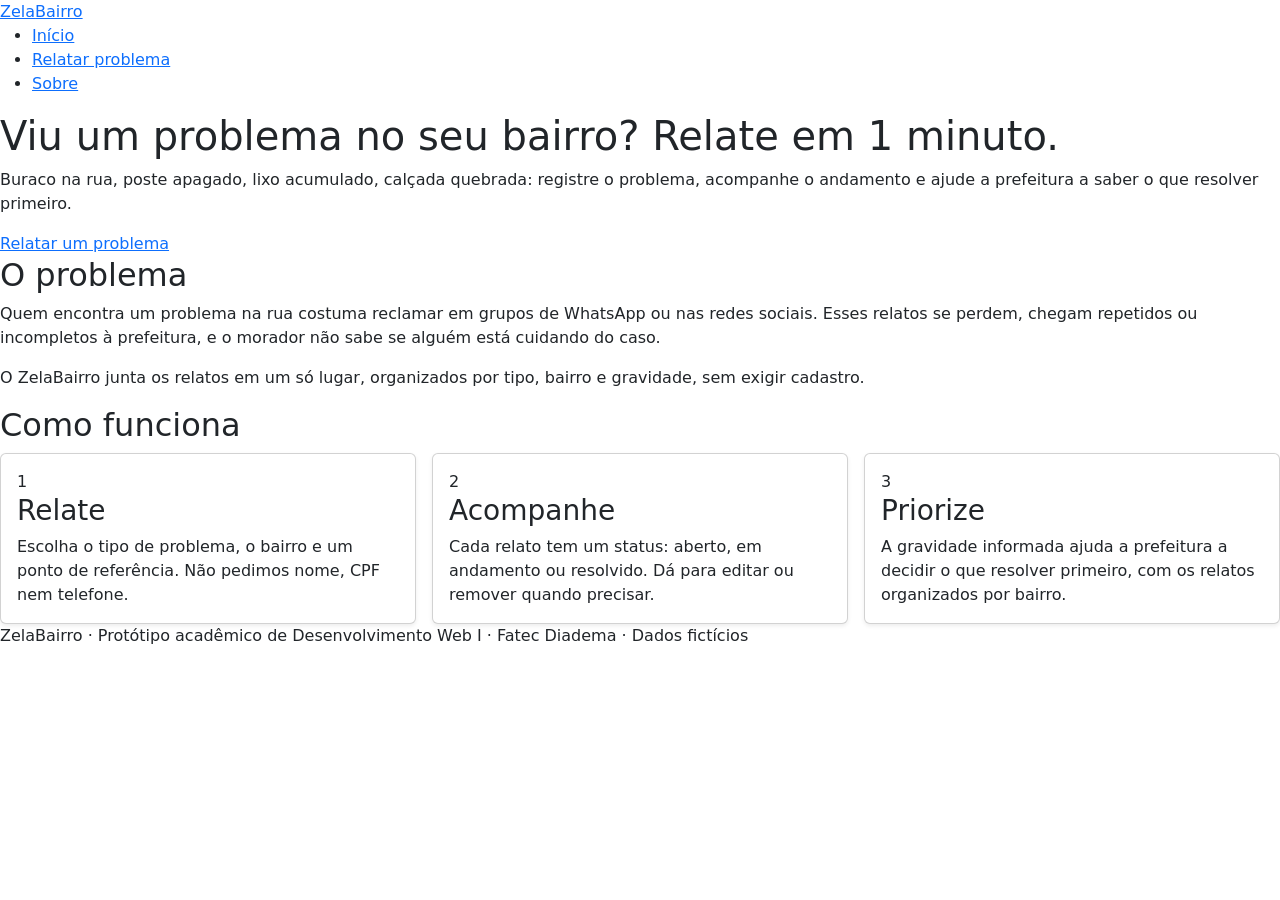
==== index.html @ abe84ed1 "Estrutura inicial: páginas Início, Relatar e Sobre com HTML semântico e navegação" ====
<!DOCTYPE html>
<html lang="pt-BR">
<head>
  <meta charset="UTF-8">
  <meta name="viewport" content="width=device-width, initial-scale=1.0">
  <meta name="description" content="ZelaBairro: relate problemas de zeladoria do seu bairro e acompanhe a solução.">
  <title>ZelaBairro | Início</title>

  <!-- Bootstrap 5 via CDN: usado só na seção "Como funciona" (grid + cards).
       O atributo integrity (SRI) faz o navegador recusar o arquivo se ele for alterado na CDN. -->
  <link rel="stylesheet"
        href="https://cdn.jsdelivr.net/npm/bootstrap@5.3.3/dist/css/bootstrap.min.css"
        integrity="sha384-QWTKZyjpPEjISv5WaRU9OFeRpok6YctnYmDr5pNlyT2bRjXh0JMhjY6hW+ALEwIH"
        crossorigin="anonymous">

  <!-- CSS próprio: vem depois do Bootstrap para ter prioridade -->
  <link rel="stylesheet" href="css/style.css">
</head>
<body>
  <header class="cabecalho">
    <div class="largura-max cabecalho-conteudo">
      <a class="logo" href="index.html">Zela<span>Bairro</span></a>
      <nav class="menu" aria-label="Menu principal">
        <ul>
          <li><a href="index.html" aria-current="page">Início</a></li>
          <li><a href="relatar.html">Relatar problema</a></li>
          <li><a href="sobre.html">Sobre</a></li>
        </ul>
      </nav>
    </div>
  </header>

  <main class="largura-max conteudo">
    <section class="destaque" aria-labelledby="titulo-principal">
      <h1 id="titulo-principal">Viu um problema no seu bairro? Relate em 1 minuto.</h1>
      <p>Buraco na rua, poste apagado, lixo acumulado, calçada quebrada: registre o problema, acompanhe o andamento e ajude a prefeitura a saber o que resolver primeiro.</p>
      <a class="botao botao-primario" href="relatar.html">Relatar um problema</a>
    </section>

    <section class="secao" aria-labelledby="titulo-problema">
      <h2 id="titulo-problema">O problema</h2>
      <p>Quem encontra um problema na rua costuma reclamar em grupos de WhatsApp ou nas redes sociais. Esses relatos se perdem, chegam repetidos ou incompletos à prefeitura, e o morador não sabe se alguém está cuidando do caso.</p>
      <p>O ZelaBairro junta os relatos em um só lugar, organizados por tipo, bairro e gravidade, sem exigir cadastro.</p>
    </section>

    <section class="secao" aria-labelledby="titulo-como-funciona">
      <h2 id="titulo-como-funciona">Como funciona</h2>

      <!-- Seção feita com Bootstrap: grid responsivo (row/col) + componente card -->
      <div class="row g-3">
        <div class="col-12 col-md-4">
          <article class="card h-100 shadow-sm">
            <div class="card-body">
              <span class="passo" aria-hidden="true">1</span>
              <h3 class="card-title">Relate</h3>
              <p class="card-text">Escolha o tipo de problema, o bairro e um ponto de referência. Não pedimos nome, CPF nem telefone.</p>
            </div>
          </article>
        </div>
        <div class="col-12 col-md-4">
          <article class="card h-100 shadow-sm">
            <div class="card-body">
              <span class="passo" aria-hidden="true">2</span>
              <h3 class="card-title">Acompanhe</h3>
              <p class="card-text">Cada relato tem um status: aberto, em andamento ou resolvido. Dá para editar ou remover quando precisar.</p>
            </div>
          </article>
        </div>
        <div class="col-12 col-md-4">
          <article class="card h-100 shadow-sm">
            <div class="card-body">
              <span class="passo" aria-hidden="true">3</span>
              <h3 class="card-title">Priorize</h3>
              <p class="card-text">A gravidade informada ajuda a prefeitura a decidir o que resolver primeiro, com os relatos organizados por bairro.</p>
            </div>
          </article>
        </div>
      </div>
    </section>
  </main>

  <footer class="rodape">
    <div class="largura-max">
      <p>ZelaBairro · Protótipo acadêmico de Desenvolvimento Web I · Fatec Diadema · Dados fictícios</p>
    </div>
  </footer>
</body>
</html>
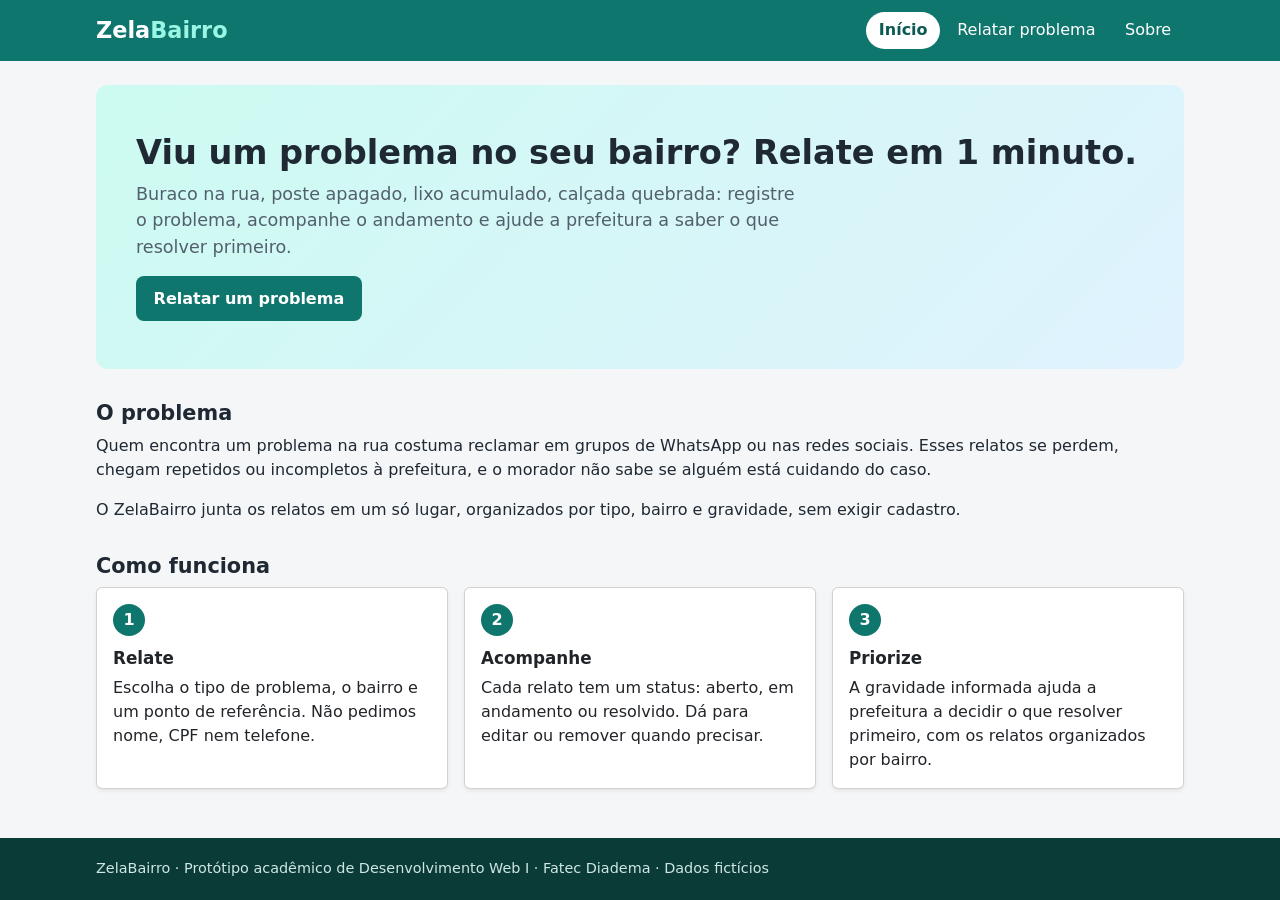
==== commit b21d91e8: "Favicon nas 3 páginas (evita erro 404 no console)" ====
--- a/index.html
+++ b/index.html
@@ -5,6 +5,7 @@
   <meta name="viewport" content="width=device-width, initial-scale=1.0">
   <meta name="description" content="ZelaBairro: relate problemas de zeladoria do seu bairro e acompanhe a solução.">
   <title>ZelaBairro | Início</title>
+  <link rel="icon" href="img/favicon.svg" type="image/svg+xml">
 
   <!-- Bootstrap 5 via CDN: usado só na seção "Como funciona" (grid + cards).
        O atributo integrity (SRI) faz o navegador recusar o arquivo se ele for alterado na CDN. -->
--- a/css/style.css
+++ b/css/style.css
@@ -0,0 +1,520 @@
+/* ==========================================================
+   ZelaBairro - folha de estilos principal
+   Abordagem Mobile First: os estilos base valem para celular.
+   As media queries no final ampliam o layout:
+     - tablet:  a partir de 768px
+     - desktop: a partir de 1024px
+   ========================================================== */
+
+/* ---------- 1. Variáveis (cores e medidas reutilizadas) ---------- */
+:root {
+  --cor-primaria: #0f766e;
+  --cor-primaria-escura: #0b5a54;
+  --cor-destaque: #f59e0b;
+  --cor-fundo: #f4f6f7;
+  --cor-superficie: #ffffff;
+  --cor-texto: #1f2933;
+  --cor-texto-suave: #52606d;
+  --cor-borda: #d9e0e5;
+  --cor-erro: #b42318;
+  --cor-sucesso: #027a48;
+  --raio: 12px;
+  --sombra: 0 1px 3px rgba(16, 24, 40, 0.1);
+}
+
+/* ---------- 2. Base ---------- */
+*,
+*::before,
+*::after {
+  box-sizing: border-box;
+}
+
+/* Garante que elementos com o atributo hidden fiquem escondidos,
+   mesmo quando uma classe define display (ex.: .campo e .botao) */
+[hidden] {
+  display: none !important;
+}
+
+body {
+  margin: 0;
+  min-height: 100vh;
+  display: flex;               /* Flexbox: rodapé sempre no fim da página */
+  flex-direction: column;
+  font-family: system-ui, -apple-system, "Segoe UI", Roboto, Arial, sans-serif;
+  font-size: 1rem;
+  line-height: 1.5;
+  color: var(--cor-texto);
+  background-color: var(--cor-fundo);
+}
+
+h1,
+h2,
+h3 {
+  margin: 0 0 0.5rem;
+  line-height: 1.2;
+  font-weight: 700;
+  color: var(--cor-texto);
+}
+
+h1 { font-size: 1.7rem; }
+h2 { font-size: 1.3rem; }
+h3 { font-size: 1.05rem; }
+
+p {
+  margin: 0 0 1rem;
+}
+
+a {
+  color: var(--cor-primaria);
+}
+
+/* Foco bem visível para quem navega pelo teclado (acessibilidade) */
+:focus-visible {
+  outline: 3px solid var(--cor-destaque);
+  outline-offset: 2px;
+}
+
+/* Limita a largura do conteúdo e centraliza na tela */
+.largura-max {
+  width: 100%;
+  max-width: 1120px;
+  margin: 0 auto;
+  padding: 0 1rem;
+}
+
+/* ---------- 3. Cabeçalho e menu (Flexbox) ---------- */
+.cabecalho {
+  background-color: var(--cor-primaria);
+}
+
+.cabecalho-conteudo {
+  display: flex;
+  flex-direction: column;      /* celular: logo em cima, menu embaixo */
+  gap: 0.5rem;
+  padding-top: 0.75rem;
+  padding-bottom: 0.75rem;
+}
+
+.logo {
+  color: #ffffff;
+  font-size: 1.4rem;
+  font-weight: 800;
+  text-decoration: none;
+}
+
+.logo span {
+  color: #99f6e4;
+}
+
+.menu ul {
+  display: flex;
+  flex-wrap: wrap;
+  gap: 0.25rem;
+  margin: 0;
+  padding: 0;
+  list-style: none;
+}
+
+.menu a {
+  display: block;
+  padding: 0.4rem 0.8rem;
+  border-radius: 999px;
+  color: #ffffff;
+  text-decoration: none;
+}
+
+.menu a:hover {
+  background-color: rgba(255, 255, 255, 0.15);
+}
+
+/* Página atual (aria-current="page") fica destacada no menu */
+.menu a[aria-current="page"] {
+  background-color: #ffffff;
+  color: var(--cor-primaria-escura);
+  font-weight: 600;
+}
+
+/* ---------- 4. Conteúdo principal ---------- */
+.conteudo {
+  flex: 1;                     /* ocupa o espaço livre e empurra o rodapé */
+  padding-top: 1.5rem;
+  padding-bottom: 2.5rem;
+}
+
+.secao {
+  margin-top: 2rem;
+}
+
+.subtitulo {
+  color: var(--cor-texto-suave);
+}
+
+.cartao {
+  padding: 1.25rem;
+  border: 1px solid var(--cor-borda);
+  border-radius: var(--raio);
+  background-color: var(--cor-superficie);
+  box-shadow: var(--sombra);
+}
+
+/* Bloco de destaque da página inicial */
+.destaque {
+  padding: 2rem 1.25rem;
+  border-radius: var(--raio);
+  background: linear-gradient(135deg, #ccfbf1, #e0f2fe);
+}
+
+.destaque p {
+  max-width: 60ch;
+  font-size: 1.1rem;
+  color: var(--cor-texto-suave);
+}
+
+/* Número do passo nos cards do Bootstrap (página inicial) */
+.passo {
+  display: inline-flex;
+  align-items: center;
+  justify-content: center;
+  width: 2rem;
+  height: 2rem;
+  margin-bottom: 0.75rem;
+  border-radius: 50%;
+  background-color: var(--cor-primaria);
+  color: #ffffff;
+  font-weight: 700;
+}
+
+/* Grade de cards da página Sobre (CSS Grid) */
+.grade {
+  display: grid;
+  grid-template-columns: 1fr;
+  gap: 1rem;
+}
+
+.grade .cartao p {
+  margin-bottom: 0;
+}
+
+.lista-simples {
+  padding-left: 1.2rem;
+}
+
+.lista-simples li {
+  margin-bottom: 0.5rem;
+}
+
+/* ---------- 5. Botões ---------- */
+.botao {
+  display: inline-block;
+  padding: 0.65rem 1.1rem;
+  border: 0;
+  border-radius: 8px;
+  font: inherit;
+  font-weight: 600;
+  text-decoration: none;
+  cursor: pointer;
+}
+
+.botao-primario {
+  background-color: var(--cor-primaria);
+  color: #ffffff;
+}
+
+.botao-primario:hover {
+  background-color: var(--cor-primaria-escura);
+}
+
+.botao-secundario {
+  background-color: #e4ecee;
+  color: var(--cor-texto);
+}
+
+.botao-perigo {
+  background-color: #fde8e7;
+  color: var(--cor-erro);
+}
+
+.botao-pequeno {
+  padding: 0.35rem 0.75rem;
+  font-size: 0.9rem;
+}
+
+/* ---------- 6. Formulário ---------- */
+.formulario {
+  display: grid;
+  gap: 0.75rem;
+}
+
+.linha-campos {
+  display: grid;
+  gap: 0.75rem;
+}
+
+.campo {
+  display: flex;
+  flex-direction: column;
+  gap: 0.3rem;
+  min-width: 0;
+}
+
+fieldset.campo {
+  margin: 0;
+  padding: 0;
+  border: 0;
+}
+
+.campo label,
+.campo legend {
+  font-weight: 600;
+}
+
+.controle {
+  width: 100%;
+  padding: 0.6rem 0.7rem;
+  border: 1px solid #b6c2cc;
+  border-radius: 8px;
+  background-color: #ffffff;
+  font: inherit;
+  color: inherit;
+}
+
+textarea.controle {
+  min-height: 6rem;
+  resize: vertical;
+}
+
+.opcoes {
+  display: flex;
+  flex-wrap: wrap;
+  gap: 0.5rem 1.25rem;
+}
+
+.opcoes label {
+  font-weight: 400;
+  cursor: pointer;
+}
+
+/* Campo com erro (classe colocada pelo JavaScript) */
+.controle.invalido {
+  border-color: var(--cor-erro);
+  background-color: #fff7f6;
+}
+
+.msg-erro {
+  min-height: 1.25rem;
+  margin: 0;
+  color: var(--cor-erro);
+  font-size: 0.875rem;
+}
+
+.dica {
+  margin: 0;
+  color: var(--cor-texto-suave);
+  font-size: 0.85rem;
+}
+
+.aviso-privacidade {
+  margin: 0;
+  padding: 0.75rem;
+  border-left: 4px solid #0284c7;
+  border-radius: 6px;
+  background-color: #f0f9ff;
+  font-size: 0.875rem;
+}
+
+.mensagem {
+  margin: 0;
+  font-weight: 600;
+}
+
+.mensagem.sucesso {
+  color: var(--cor-sucesso);
+}
+
+.mensagem.erro {
+  color: var(--cor-erro);
+}
+
+.acoes-formulario {
+  display: flex;
+  flex-wrap: wrap;
+  gap: 0.5rem;
+}
+
+.alerta {
+  padding: 0.75rem 1rem;
+  border-radius: 8px;
+  background-color: #fde8e7;
+  color: var(--cor-erro);
+  font-weight: 600;
+}
+
+/* ---------- 7. Página Relatar: layout e lista (CSS Grid) ---------- */
+.layout-relatar {
+  display: grid;
+  grid-template-columns: 1fr;  /* celular: tudo em uma coluna */
+  gap: 1.5rem;
+  margin-top: 1rem;
+}
+
+.contador {
+  display: inline-block;
+  min-width: 1.8rem;
+  padding: 0.1rem 0.5rem;
+  border-radius: 999px;
+  background-color: var(--cor-primaria);
+  color: #ffffff;
+  font-size: 0.9rem;
+  text-align: center;
+  vertical-align: middle;
+}
+
+.lista-vazia {
+  color: var(--cor-texto-suave);
+  font-style: italic;
+}
+
+.lista-ocorrencias {
+  display: grid;
+  grid-template-columns: 1fr;
+  gap: 0.75rem;
+  margin: 0;
+  padding: 0;
+  list-style: none;
+}
+
+.ocorrencia {
+  display: flex;
+  flex-direction: column;
+  gap: 0.5rem;
+}
+
+.ocorrencia p {
+  margin: 0;
+}
+
+.ocorrencia-topo {
+  display: flex;
+  flex-wrap: wrap;
+  align-items: center;
+  justify-content: space-between;
+  gap: 0.5rem;
+}
+
+.ocorrencia-topo h3 {
+  margin: 0;
+}
+
+.ocorrencia-local {
+  font-weight: 600;
+}
+
+.ocorrencia-meta {
+  color: var(--cor-texto-suave);
+  font-size: 0.85rem;
+}
+
+.ocorrencia-acoes {
+  display: flex;
+  gap: 0.5rem;
+}
+
+/* Etiquetas coloridas de gravidade e status */
+.etiqueta {
+  display: inline-block;
+  padding: 0.15rem 0.6rem;
+  border-radius: 999px;
+  font-size: 0.8rem;
+  font-weight: 600;
+}
+
+.gravidade-baixa { background-color: #dcfce7; color: #166534; }
+.gravidade-media { background-color: #fef3c7; color: #92400e; }
+.gravidade-alta  { background-color: #fee2e2; color: #991b1b; }
+
+.status-aberto    { background-color: #e5e7eb; color: #374151; }
+.status-andamento { background-color: #dbeafe; color: #1e40af; }
+.status-resolvido { background-color: #d1fae5; color: #065f46; }
+
+/* ---------- 8. Registro de atividades ---------- */
+.registro {
+  max-height: 260px;
+  margin: 0;
+  padding: 0;
+  overflow-y: auto;
+  list-style: none;
+  font-family: ui-monospace, Consolas, "Courier New", monospace;
+  font-size: 0.85rem;
+}
+
+.registro li {
+  padding: 0.4rem 0.25rem;
+  border-bottom: 1px solid var(--cor-borda);
+}
+
+.registro-sucesso { color: var(--cor-sucesso); }
+.registro-erro    { color: var(--cor-erro); }
+.registro-aviso   { color: var(--cor-texto-suave); }
+
+/* ---------- 9. Rodapé ---------- */
+.rodape {
+  padding: 1.25rem 0;
+  background-color: #0b3b37;
+  color: #cfe7e3;
+  font-size: 0.9rem;
+}
+
+.rodape p {
+  margin: 0;
+}
+
+/* ==========================================================
+   10. TABLET (a partir de 768px)
+   ========================================================== */
+@media (min-width: 768px) {
+  h1 {
+    font-size: 2.1rem;
+  }
+
+  .cabecalho-conteudo {
+    flex-direction: row;               /* logo à esquerda, menu à direita */
+    align-items: center;
+    justify-content: space-between;
+  }
+
+  .destaque {
+    padding: 3rem 2.5rem;
+  }
+
+  .linha-campos {
+    grid-template-columns: 1fr 1fr;    /* tipo e bairro lado a lado */
+  }
+
+  .lista-ocorrencias,
+  .grade {
+    grid-template-columns: repeat(2, 1fr);
+  }
+}
+
+/* ==========================================================
+   11. DESKTOP (a partir de 1024px)
+   ========================================================== */
+@media (min-width: 1024px) {
+  .layout-relatar {
+    grid-template-columns: 5fr 7fr;    /* formulário à esquerda, lista à direita */
+    align-items: start;
+  }
+
+  .area-formulario {
+    position: sticky;                  /* formulário acompanha a rolagem */
+    top: 1rem;
+  }
+
+  .area-registro {
+    grid-column: 1 / -1;               /* registro ocupa a largura toda */
+  }
+
+  .grade {
+    grid-template-columns: repeat(3, 1fr);
+  }
+}
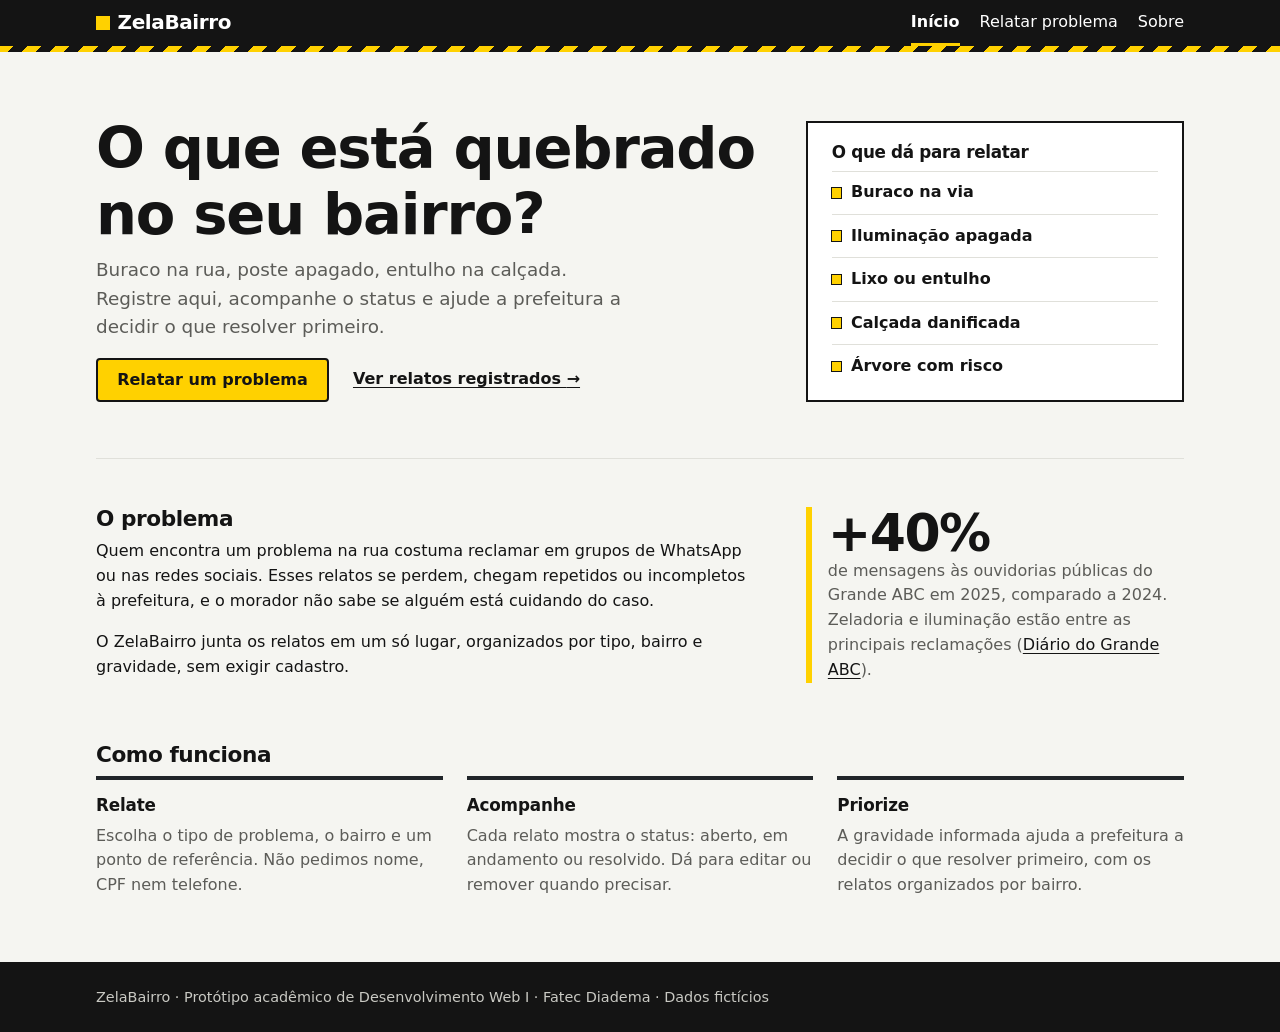
==== commit 1a502dcd: "Novo visual: preto, branco e amarelo de sinalização, títulos mais firmes e componentes sem sombra" ====
--- a/index.html
+++ b/index.html
@@ -4,6 +4,7 @@
   <meta charset="UTF-8">
   <meta name="viewport" content="width=device-width, initial-scale=1.0">
   <meta name="description" content="ZelaBairro: relate problemas de zeladoria do seu bairro e acompanhe a solução.">
+  <meta name="theme-color" content="#141414">
   <title>ZelaBairro | Início</title>
   <link rel="icon" href="img/favicon.svg" type="image/svg+xml">
 
@@ -20,7 +21,7 @@
 <body>
   <header class="cabecalho">
     <div class="largura-max cabecalho-conteudo">
-      <a class="logo" href="index.html">Zela<span>Bairro</span></a>
+      <a class="logo" href="index.html">ZelaBairro</a>
       <nav class="menu" aria-label="Menu principal">
         <ul>
           <li><a href="index.html" aria-current="page">Início</a></li>
@@ -32,45 +33,67 @@
   </header>
 
   <main class="largura-max conteudo">
-    <section class="destaque" aria-labelledby="titulo-principal">
-      <h1 id="titulo-principal">Viu um problema no seu bairro? Relate em 1 minuto.</h1>
-      <p>Buraco na rua, poste apagado, lixo acumulado, calçada quebrada: registre o problema, acompanhe o andamento e ajude a prefeitura a saber o que resolver primeiro.</p>
-      <a class="botao botao-primario" href="relatar.html">Relatar um problema</a>
+    <section class="heroi" aria-labelledby="titulo-principal">
+      <div>
+        <h1 id="titulo-principal">O que está quebrado no seu bairro?</h1>
+        <p class="heroi-lide">Buraco na rua, poste apagado, entulho na calçada. Registre aqui, acompanhe o status e ajude a prefeitura a decidir o que resolver primeiro.</p>
+        <div class="heroi-acoes">
+          <a class="botao botao-primario" href="relatar.html">Relatar um problema</a>
+          <a class="link-forte" href="relatar.html#titulo-lista">Ver relatos registrados <span aria-hidden="true">→</span></a>
+        </div>
+      </div>
+
+      <aside class="placa" aria-labelledby="titulo-tipos">
+        <h2 id="titulo-tipos">O que dá para relatar</h2>
+        <ul>
+          <li>Buraco na via</li>
+          <li>Iluminação apagada</li>
+          <li>Lixo ou entulho</li>
+          <li>Calçada danificada</li>
+          <li>Árvore com risco</li>
+        </ul>
+      </aside>
     </section>
 
-    <section class="secao" aria-labelledby="titulo-problema">
-      <h2 id="titulo-problema">O problema</h2>
-      <p>Quem encontra um problema na rua costuma reclamar em grupos de WhatsApp ou nas redes sociais. Esses relatos se perdem, chegam repetidos ou incompletos à prefeitura, e o morador não sabe se alguém está cuidando do caso.</p>
-      <p>O ZelaBairro junta os relatos em um só lugar, organizados por tipo, bairro e gravidade, sem exigir cadastro.</p>
+    <section class="secao problema" aria-labelledby="titulo-problema">
+      <div class="texto">
+        <h2 id="titulo-problema">O problema</h2>
+        <p>Quem encontra um problema na rua costuma reclamar em grupos de WhatsApp ou nas redes sociais. Esses relatos se perdem, chegam repetidos ou incompletos à prefeitura, e o morador não sabe se alguém está cuidando do caso.</p>
+        <p>O ZelaBairro junta os relatos em um só lugar, organizados por tipo, bairro e gravidade, sem exigir cadastro.</p>
+      </div>
+      <p class="numero">
+        <strong>+40%</strong>
+        de mensagens às ouvidorias públicas do Grande ABC em 2025, comparado a 2024. Zeladoria e iluminação estão entre as principais reclamações
+        (<a href="https://www.dgabc.com.br/Noticia/4284094/procura-por-ouvidorias-publicas-registra-alta-de-40-em-um-ano-no-grande-abc" target="_blank" rel="noopener noreferrer">Diário do Grande ABC</a>).
+      </p>
     </section>
 
     <section class="secao" aria-labelledby="titulo-como-funciona">
       <h2 id="titulo-como-funciona">Como funciona</h2>
 
-      <!-- Seção feita com Bootstrap: grid responsivo (row/col) + componente card -->
-      <div class="row g-3">
+      <!-- Seção feita com Bootstrap: grid responsivo (row/col) + componente card.
+           Os utilitários border-0, border-top, border-4, border-dark e rounded-0
+           deixam cada card só com um traço preto no topo. -->
+      <div class="row g-4">
         <div class="col-12 col-md-4">
-          <article class="card h-100 shadow-sm">
-            <div class="card-body">
-              <span class="passo" aria-hidden="true">1</span>
+          <article class="card h-100 border-0 border-top border-4 border-dark rounded-0 bg-transparent">
+            <div class="card-body px-0">
               <h3 class="card-title">Relate</h3>
               <p class="card-text">Escolha o tipo de problema, o bairro e um ponto de referência. Não pedimos nome, CPF nem telefone.</p>
             </div>
           </article>
         </div>
         <div class="col-12 col-md-4">
-          <article class="card h-100 shadow-sm">
-            <div class="card-body">
-              <span class="passo" aria-hidden="true">2</span>
+          <article class="card h-100 border-0 border-top border-4 border-dark rounded-0 bg-transparent">
+            <div class="card-body px-0">
               <h3 class="card-title">Acompanhe</h3>
-              <p class="card-text">Cada relato tem um status: aberto, em andamento ou resolvido. Dá para editar ou remover quando precisar.</p>
+              <p class="card-text">Cada relato mostra o status: aberto, em andamento ou resolvido. Dá para editar ou remover quando precisar.</p>
             </div>
           </article>
         </div>
         <div class="col-12 col-md-4">
-          <article class="card h-100 shadow-sm">
-            <div class="card-body">
-              <span class="passo" aria-hidden="true">3</span>
+          <article class="card h-100 border-0 border-top border-4 border-dark rounded-0 bg-transparent">
+            <div class="card-body px-0">
               <h3 class="card-title">Priorize</h3>
               <p class="card-text">A gravidade informada ajuda a prefeitura a decidir o que resolver primeiro, com os relatos organizados por bairro.</p>
             </div>
--- a/css/style.css
+++ b/css/style.css
@@ -1,5 +1,6 @@
 /* ==========================================================
    ZelaBairro - folha de estilos principal
+   Visual: preto e branco com o amarelo das placas de sinalização.
    Abordagem Mobile First: os estilos base valem para celular.
    As media queries no final ampliam o layout:
      - tablet:  a partir de 768px
@@ -8,18 +9,18 @@
 
 /* ---------- 1. Variáveis (cores e medidas reutilizadas) ---------- */
 :root {
-  --cor-primaria: #0f766e;
-  --cor-primaria-escura: #0b5a54;
-  --cor-destaque: #f59e0b;
-  --cor-fundo: #f4f6f7;
-  --cor-superficie: #ffffff;
-  --cor-texto: #1f2933;
-  --cor-texto-suave: #52606d;
-  --cor-borda: #d9e0e5;
-  --cor-erro: #b42318;
-  --cor-sucesso: #027a48;
-  --raio: 12px;
-  --sombra: 0 1px 3px rgba(16, 24, 40, 0.1);
+  color-scheme: light;
+  --tinta: #141414;          /* quase preto: textos e fundos fortes */
+  --texto-suave: #5c5c58;    /* textos secundários */
+  --papel: #ffffff;          /* superfícies (formulário, itens da lista) */
+  --fundo: #f5f5f1;          /* fundo da página */
+  --linha: #e0e0da;          /* bordas leves */
+  --linha-forte: #85857f;    /* borda dos campos (contraste mínimo de 3:1) */
+  --sinal: #ffd100;          /* amarelo de sinalização */
+  --erro: #b3261e;
+  --sucesso: #1d7a3a;
+  --info: #1f5fbf;
+  --raio: 4px;
 }
 
 /* ---------- 2. Base ---------- */
@@ -42,36 +43,60 @@
   flex-direction: column;
   font-family: system-ui, -apple-system, "Segoe UI", Roboto, Arial, sans-serif;
   font-size: 1rem;
-  line-height: 1.5;
-  color: var(--cor-texto);
-  background-color: var(--cor-fundo);
+  line-height: 1.55;
+  color: var(--tinta);
+  background-color: var(--fundo);
+  -webkit-font-smoothing: antialiased;
 }
 
 h1,
 h2,
 h3 {
   margin: 0 0 0.5rem;
-  line-height: 1.2;
-  font-weight: 700;
-  color: var(--cor-texto);
-}
-
-h1 { font-size: 1.7rem; }
-h2 { font-size: 1.3rem; }
-h3 { font-size: 1.05rem; }
+  line-height: 1.15;
+  font-weight: 800;
+  letter-spacing: -0.02em;     /* títulos mais "fechados", com mais presença */
+  color: var(--tinta);
+  text-wrap: balance;          /* quebra as linhas do título de forma equilibrada */
+}
+
+h1 { font-size: 2rem; }
+h2 { font-size: 1.35rem; }
+h3 { font-size: 1.05rem; letter-spacing: -0.01em; }
 
 p {
   margin: 0 0 1rem;
 }
 
 a {
-  color: var(--cor-primaria);
+  color: var(--tinta);
+  text-decoration-thickness: 1px;
+  text-underline-offset: 0.2em;
+}
+
+a:hover {
+  text-decoration-thickness: 2px;
+}
+
+/* Tira o atraso de toque duplo no celular */
+a,
+button,
+input,
+select,
+textarea,
+label {
+  touch-action: manipulation;
 }
 
 /* Foco bem visível para quem navega pelo teclado (acessibilidade) */
 :focus-visible {
-  outline: 3px solid var(--cor-destaque);
+  outline: 3px solid var(--tinta);
   outline-offset: 2px;
+}
+
+/* Ao seguir um link #âncora, o título não fica colado no topo */
+[id] {
+  scroll-margin-top: 1rem;
 }
 
 /* Limita a largura do conteúdo e centraliza na tela */
@@ -82,34 +107,53 @@
   padding: 0 1rem;
 }
 
+/* Linhas de texto com largura confortável de leitura */
+.texto {
+  max-width: 65ch;
+}
+
 /* ---------- 3. Cabeçalho e menu (Flexbox) ---------- */
 .cabecalho {
-  background-color: var(--cor-primaria);
+  background-color: var(--tinta);
+}
+
+/* Faixa zebrada amarela e preta, como as de sinalização de obra */
+.cabecalho::after {
+  content: "";
+  display: block;
+  height: 6px;
+  background: repeating-linear-gradient(-45deg, var(--sinal) 0 10px, var(--tinta) 10px 20px);
 }
 
 .cabecalho-conteudo {
   display: flex;
   flex-direction: column;      /* celular: logo em cima, menu embaixo */
+  padding-top: 0.75rem;
+}
+
+.logo {
+  display: inline-flex;
+  align-items: center;
   gap: 0.5rem;
-  padding-top: 0.75rem;
-  padding-bottom: 0.75rem;
-}
-
-.logo {
   color: #ffffff;
-  font-size: 1.4rem;
+  font-size: 1.25rem;
   font-weight: 800;
+  letter-spacing: -0.02em;
   text-decoration: none;
 }
 
-.logo span {
-  color: #99f6e4;
+/* Quadradinho amarelo antes do nome, como uma placa */
+.logo::before {
+  content: "";
+  width: 0.85rem;
+  height: 0.85rem;
+  background-color: var(--sinal);
 }
 
 .menu ul {
   display: flex;
   flex-wrap: wrap;
-  gap: 0.25rem;
+  gap: 0 1.25rem;
   margin: 0;
   padding: 0;
   list-style: none;
@@ -117,143 +161,269 @@
 
 .menu a {
   display: block;
-  padding: 0.4rem 0.8rem;
-  border-radius: 999px;
+  padding: 0.65rem 0;          /* área de toque com cerca de 44px de altura */
   color: #ffffff;
   text-decoration: none;
 }
 
 .menu a:hover {
-  background-color: rgba(255, 255, 255, 0.15);
-}
-
-/* Página atual (aria-current="page") fica destacada no menu */
+  text-decoration: underline;
+  text-decoration-thickness: 2px;
+}
+
+/* Página atual (aria-current="page"): traço amarelo embaixo */
 .menu a[aria-current="page"] {
-  background-color: #ffffff;
-  color: var(--cor-primaria-escura);
-  font-weight: 600;
+  font-weight: 700;
+  box-shadow: inset 0 -3px 0 var(--sinal);
+}
+
+/* No fundo preto, o contorno de foco fica amarelo */
+.cabecalho :focus-visible {
+  outline-color: var(--sinal);
 }
 
 /* ---------- 4. Conteúdo principal ---------- */
 .conteudo {
   flex: 1;                     /* ocupa o espaço livre e empurra o rodapé */
-  padding-top: 1.5rem;
-  padding-bottom: 2.5rem;
+  padding-top: 2rem;
+  padding-bottom: 3rem;
 }
 
 .secao {
-  margin-top: 2rem;
+  margin-top: 3rem;
 }
 
 .subtitulo {
-  color: var(--cor-texto-suave);
+  max-width: 60ch;
+  color: var(--texto-suave);
+  font-size: 1.05rem;
 }
 
 .cartao {
   padding: 1.25rem;
-  border: 1px solid var(--cor-borda);
+  border: 1px solid var(--linha);
   border-radius: var(--raio);
-  background-color: var(--cor-superficie);
-  box-shadow: var(--sombra);
-}
-
-/* Bloco de destaque da página inicial */
-.destaque {
-  padding: 2rem 1.25rem;
-  border-radius: var(--raio);
-  background: linear-gradient(135deg, #ccfbf1, #e0f2fe);
-}
-
-.destaque p {
-  max-width: 60ch;
-  font-size: 1.1rem;
-  color: var(--cor-texto-suave);
-}
-
-/* Número do passo nos cards do Bootstrap (página inicial) */
-.passo {
+  background-color: var(--papel);
+}
+
+.link-forte {
+  font-weight: 700;
+}
+
+/* ---------- 5. Página inicial ---------- */
+.heroi {
+  display: grid;
+  gap: 2rem;
+  padding: 0.5rem 0 2.5rem;
+  border-bottom: 1px solid var(--linha);
+}
+
+.heroi h1 {
+  font-size: 2.4rem;
+}
+
+.heroi-lide {
+  max-width: 46ch;
+  color: var(--texto-suave);
+  font-size: 1.15rem;
+}
+
+.heroi-acoes {
+  display: flex;
+  flex-wrap: wrap;
+  align-items: center;
+  gap: 0.75rem 1.5rem;
+}
+
+/* Quadro com borda grossa, lembrando uma placa */
+.placa {
+  padding: 1.25rem 1.5rem 0.75rem;
+  border: 2px solid var(--tinta);
+  background-color: var(--papel);
+}
+
+.placa h2 {
+  font-size: 1.05rem;
+}
+
+.placa ul {
+  margin: 0;
+  padding: 0;
+  list-style: none;
+}
+
+.placa li {
+  display: flex;
+  align-items: center;
+  gap: 0.6rem;
+  padding: 0.55rem 0;
+  border-top: 1px solid var(--linha);
+  font-weight: 600;
+}
+
+.placa li::before {
+  content: "";
+  flex-shrink: 0;
+  width: 0.6rem;
+  height: 0.6rem;
+  background-color: var(--sinal);
+  outline: 1px solid var(--tinta);
+}
+
+.problema {
+  display: grid;
+  gap: 1.5rem;
+}
+
+/* Número em destaque com a fonte do dado */
+.numero {
+  margin: 0;
+  padding-left: 1rem;
+  border-left: 6px solid var(--sinal);
+  color: var(--texto-suave);
+}
+
+.numero strong {
+  display: block;
+  color: var(--tinta);
+  font-size: 3.25rem;
+  font-weight: 800;
+  line-height: 1;
+  letter-spacing: -0.03em;
+  font-variant-numeric: tabular-nums;
+}
+
+/* Cards do Bootstrap ("Como funciona") seguindo as cores do site */
+.card {
+  color: var(--tinta);
+}
+
+.card-text {
+  color: var(--texto-suave);
+}
+
+/* ---------- 6. Página Sobre ---------- */
+.lista-ods {
+  display: grid;
+  gap: 1.5rem;
+  margin: 0;
+  padding: 0;
+  list-style: none;
+}
+
+.lista-ods li {
+  padding-top: 0.75rem;
+  border-top: 6px solid var(--tinta);
+}
+
+/* Cores oficiais de cada ODS (ONU) */
+.lista-ods li.ods-9 { border-top-color: #fd6925; }
+.lista-ods li.ods-11 { border-top-color: #fd9d24; }
+.lista-ods li.ods-16 { border-top-color: #00689d; }
+
+.lista-ods p {
+  margin: 0;
+  color: var(--texto-suave);
+}
+
+.ods-numero {
+  display: block;
+  margin-bottom: 0.25rem;
+  color: var(--texto-suave);
+  font-size: 0.85rem;
+  font-weight: 700;
+  font-variant-numeric: tabular-nums;
+}
+
+.lista-definicoes {
+  max-width: 70ch;
+  margin: 0;
+}
+
+.lista-definicoes div {
+  display: grid;
+  gap: 0.25rem;
+  padding: 0.85rem 0;
+  border-top: 1px solid var(--linha);
+}
+
+.lista-definicoes dt {
+  font-weight: 700;
+}
+
+.lista-definicoes dd {
+  margin: 0;
+  color: var(--texto-suave);
+}
+
+/* ---------- 7. Botões ---------- */
+.botao {
   display: inline-flex;
   align-items: center;
   justify-content: center;
-  width: 2rem;
-  height: 2rem;
-  margin-bottom: 0.75rem;
-  border-radius: 50%;
-  background-color: var(--cor-primaria);
-  color: #ffffff;
-  font-weight: 700;
-}
-
-/* Grade de cards da página Sobre (CSS Grid) */
-.grade {
-  display: grid;
-  grid-template-columns: 1fr;
-  gap: 1rem;
-}
-
-.grade .cartao p {
-  margin-bottom: 0;
-}
-
-.lista-simples {
-  padding-left: 1.2rem;
-}
-
-.lista-simples li {
-  margin-bottom: 0.5rem;
-}
-
-/* ---------- 5. Botões ---------- */
-.botao {
-  display: inline-block;
-  padding: 0.65rem 1.1rem;
-  border: 0;
-  border-radius: 8px;
+  min-height: 44px;            /* alvo de toque confortável */
+  padding: 0.6rem 1.2rem;
+  border: 2px solid var(--tinta);
+  border-radius: var(--raio);
   font: inherit;
-  font-weight: 600;
+  font-weight: 700;
+  line-height: 1.2;
   text-decoration: none;
   cursor: pointer;
+  transition: background-color 0.12s, color 0.12s;
 }
 
 .botao-primario {
-  background-color: var(--cor-primaria);
-  color: #ffffff;
+  background-color: var(--sinal);
+  color: var(--tinta);
 }
 
 .botao-primario:hover {
-  background-color: var(--cor-primaria-escura);
+  background-color: var(--tinta);
+  color: var(--sinal);
 }
 
 .botao-secundario {
-  background-color: #e4ecee;
-  color: var(--cor-texto);
+  background-color: var(--papel);
+  color: var(--tinta);
+}
+
+.botao-secundario:hover {
+  background-color: var(--fundo);
 }
 
 .botao-perigo {
-  background-color: #fde8e7;
-  color: var(--cor-erro);
+  border-color: var(--erro);
+  background-color: var(--papel);
+  color: var(--erro);
+}
+
+.botao-perigo:hover {
+  background-color: #fdecea;
 }
 
 .botao-pequeno {
-  padding: 0.35rem 0.75rem;
+  min-height: 40px;
+  padding: 0.35rem 0.85rem;
+  border-width: 1.5px;
   font-size: 0.9rem;
 }
 
-/* ---------- 6. Formulário ---------- */
+/* ---------- 8. Formulário ---------- */
 .formulario {
   display: grid;
-  gap: 0.75rem;
+  gap: 1rem;
 }
 
 .linha-campos {
   display: grid;
-  gap: 0.75rem;
+  gap: 1rem;
 }
 
 .campo {
   display: flex;
   flex-direction: column;
-  gap: 0.3rem;
+  gap: 0.35rem;
   min-width: 0;
 }
 
@@ -265,74 +435,97 @@
 
 .campo label,
 .campo legend {
-  font-weight: 600;
+  font-size: 0.95rem;
+  font-weight: 700;
 }
 
 .controle {
   width: 100%;
-  padding: 0.6rem 0.7rem;
-  border: 1px solid #b6c2cc;
-  border-radius: 8px;
-  background-color: #ffffff;
+  min-height: 44px;
+  padding: 0.6rem 0.75rem;
+  border: 1px solid var(--linha-forte);
+  border-radius: var(--raio);
+  background-color: var(--papel);
   font: inherit;
   color: inherit;
 }
 
+/* Foco do campo: contorno preto com uma "aura" amarela */
+.controle:focus-visible {
+  outline: 2px solid var(--tinta);
+  outline-offset: 0;
+  box-shadow: 0 0 0 5px var(--sinal);
+}
+
 textarea.controle {
-  min-height: 6rem;
+  min-height: 7rem;
   resize: vertical;
 }
 
 .opcoes {
   display: flex;
   flex-wrap: wrap;
-  gap: 0.5rem 1.25rem;
+  gap: 0 1.5rem;
 }
 
 .opcoes label {
-  font-weight: 400;
+  display: inline-flex;
+  align-items: center;
+  gap: 0.45rem;
+  min-height: 44px;            /* o texto também é área de clique */
+  font-weight: 500;
   cursor: pointer;
 }
 
-/* Campo com erro (classe colocada pelo JavaScript) */
+.opcoes input {
+  width: 1.15rem;
+  height: 1.15rem;
+  margin: 0;
+  accent-color: var(--tinta);
+}
+
+/* Campo com erro (classe colocada pelo JavaScript).
+   O box-shadow engrossa a borda sem mudar o tamanho do campo. */
 .controle.invalido {
-  border-color: var(--cor-erro);
-  background-color: #fff7f6;
+  border-color: var(--erro);
+  box-shadow: inset 0 0 0 1px var(--erro);
+  background-color: #fff8f7;
 }
 
 .msg-erro {
-  min-height: 1.25rem;
-  margin: 0;
-  color: var(--cor-erro);
+  min-height: 1.3rem;          /* reserva o espaço: a página não "pula" */
+  margin: 0;
+  color: var(--erro);
   font-size: 0.875rem;
+  font-weight: 500;
 }
 
 .dica {
   margin: 0;
-  color: var(--cor-texto-suave);
+  color: var(--texto-suave);
   font-size: 0.85rem;
+  font-variant-numeric: tabular-nums;
 }
 
 .aviso-privacidade {
   margin: 0;
-  padding: 0.75rem;
-  border-left: 4px solid #0284c7;
-  border-radius: 6px;
-  background-color: #f0f9ff;
+  padding: 0.75rem 0.9rem;
+  border-left: 4px solid var(--sinal);
+  background-color: var(--fundo);
   font-size: 0.875rem;
 }
 
 .mensagem {
   margin: 0;
-  font-weight: 600;
+  font-weight: 700;
 }
 
 .mensagem.sucesso {
-  color: var(--cor-sucesso);
+  color: var(--sucesso);
 }
 
 .mensagem.erro {
-  color: var(--cor-erro);
+  color: var(--erro);
 }
 
 .acoes-formulario {
@@ -343,35 +536,42 @@
 
 .alerta {
   padding: 0.75rem 1rem;
-  border-radius: 8px;
-  background-color: #fde8e7;
-  color: var(--cor-erro);
-  font-weight: 600;
-}
-
-/* ---------- 7. Página Relatar: layout e lista (CSS Grid) ---------- */
+  border-left: 4px solid var(--erro);
+  background-color: #fdecea;
+  color: var(--erro);
+  font-weight: 700;
+}
+
+/* ---------- 9. Página Relatar: layout e lista (CSS Grid) ---------- */
 .layout-relatar {
   display: grid;
   grid-template-columns: 1fr;  /* celular: tudo em uma coluna */
-  gap: 1.5rem;
-  margin-top: 1rem;
+  gap: 2rem;
+  margin-top: 1.5rem;
+}
+
+.area-lista h2 {
+  display: flex;
+  align-items: center;
+  gap: 0.5rem;
 }
 
 .contador {
-  display: inline-block;
-  min-width: 1.8rem;
-  padding: 0.1rem 0.5rem;
-  border-radius: 999px;
-  background-color: var(--cor-primaria);
+  min-width: 1.9rem;
+  padding: 0.1rem 0.45rem;
+  border-radius: 3px;
+  background-color: var(--tinta);
   color: #ffffff;
   font-size: 0.9rem;
+  letter-spacing: 0;
   text-align: center;
-  vertical-align: middle;
+  font-variant-numeric: tabular-nums;
 }
 
 .lista-vazia {
-  color: var(--cor-texto-suave);
-  font-style: italic;
+  padding: 1.25rem;
+  border: 1px dashed var(--linha-forte);
+  color: var(--texto-suave);
 }
 
 .lista-ocorrencias {
@@ -387,80 +587,121 @@
   display: flex;
   flex-direction: column;
   gap: 0.5rem;
-}
+  border-left-width: 5px;      /* a cor vem da gravidade (classes borda-*) */
+}
+
+.borda-baixa { border-left-color: #1d7a3a; }
+.borda-media { border-left-color: #e0a100; }
+.borda-alta { border-left-color: #b3261e; }
 
 .ocorrencia p {
   margin: 0;
 }
 
 .ocorrencia-topo {
+  display: flex;
+  flex-wrap: wrap;
+  align-items: baseline;
+  justify-content: space-between;
+  gap: 0.25rem 0.75rem;
+}
+
+.ocorrencia-topo h3 {
+  margin: 0;
+  font-size: 1.1rem;
+}
+
+.ocorrencia-local {
+  font-weight: 600;
+}
+
+.ocorrencia-meta {
   display: flex;
   flex-wrap: wrap;
   align-items: center;
-  justify-content: space-between;
   gap: 0.5rem;
-}
-
-.ocorrencia-topo h3 {
-  margin: 0;
-}
-
-.ocorrencia-local {
-  font-weight: 600;
-}
-
-.ocorrencia-meta {
-  color: var(--cor-texto-suave);
+  color: var(--texto-suave);
   font-size: 0.85rem;
+  font-variant-numeric: tabular-nums;
 }
 
 .ocorrencia-acoes {
   display: flex;
   gap: 0.5rem;
-}
-
-/* Etiquetas coloridas de gravidade e status */
+  margin-top: 0.25rem;
+}
+
+/* Etiquetas de gravidade e de status */
 .etiqueta {
-  display: inline-block;
-  padding: 0.15rem 0.6rem;
-  border-radius: 999px;
+  display: inline-flex;
+  align-items: center;
+  gap: 0.35rem;
   font-size: 0.8rem;
-  font-weight: 600;
-}
-
-.gravidade-baixa { background-color: #dcfce7; color: #166534; }
-.gravidade-media { background-color: #fef3c7; color: #92400e; }
-.gravidade-alta  { background-color: #fee2e2; color: #991b1b; }
-
-.status-aberto    { background-color: #e5e7eb; color: #374151; }
-.status-andamento { background-color: #dbeafe; color: #1e40af; }
-.status-resolvido { background-color: #d1fae5; color: #065f46; }
-
-/* ---------- 8. Registro de atividades ---------- */
+  font-weight: 700;
+  white-space: nowrap;
+}
+
+/* Gravidade: bolinha colorida + texto (a cor nunca é a única informação) */
+.gravidade-baixa { color: #1d7a3a; }
+.gravidade-media { color: #8a5a00; }
+.gravidade-alta { color: #b3261e; }
+
+.gravidade-baixa::before,
+.gravidade-media::before,
+.gravidade-alta::before {
+  content: "";
+  width: 0.55rem;
+  height: 0.55rem;
+  border-radius: 50%;
+  background-color: currentColor;
+}
+
+/* Status: selo com borda, em letras maiúsculas pequenas */
+.status-aberto,
+.status-andamento,
+.status-resolvido {
+  padding: 0.1rem 0.45rem;
+  border: 1px solid currentColor;
+  border-radius: 3px;
+  font-size: 0.72rem;
+  letter-spacing: 0.04em;
+  text-transform: uppercase;
+}
+
+.status-aberto { color: var(--texto-suave); }
+.status-andamento { color: var(--info); }
+.status-resolvido { color: var(--sucesso); }
+
+/* ---------- 10. Registro de atividades ---------- */
 .registro {
-  max-height: 260px;
+  max-height: 280px;
   margin: 0;
   padding: 0;
   overflow-y: auto;
   list-style: none;
-  font-family: ui-monospace, Consolas, "Courier New", monospace;
-  font-size: 0.85rem;
+  font-family: ui-monospace, "SFMono-Regular", Menlo, Consolas, monospace;
+  font-size: 0.82rem;
+  font-variant-numeric: tabular-nums;
 }
 
 .registro li {
-  padding: 0.4rem 0.25rem;
-  border-bottom: 1px solid var(--cor-borda);
-}
-
-.registro-sucesso { color: var(--cor-sucesso); }
-.registro-erro    { color: var(--cor-erro); }
-.registro-aviso   { color: var(--cor-texto-suave); }
-
-/* ---------- 9. Rodapé ---------- */
+  padding: 0.45rem 0;
+  border-bottom: 1px dotted var(--linha-forte);
+}
+
+.registro time {
+  color: var(--texto-suave);
+}
+
+.registro-sucesso { color: var(--sucesso); }
+.registro-erro { color: var(--erro); }
+.registro-aviso { color: var(--texto-suave); }
+
+/* ---------- 11. Rodapé ---------- */
 .rodape {
-  padding: 1.25rem 0;
-  background-color: #0b3b37;
-  color: #cfe7e3;
+  padding: 1.5rem 0;
+  background-color: var(--tinta);
+  color: #c9c9c3;
   font-size: 0.9rem;
 }
 
@@ -468,38 +709,72 @@
   margin: 0;
 }
 
+/* Quem pede menos movimento no sistema não recebe transições */
+@media (prefers-reduced-motion: reduce) {
+  * {
+    transition: none !important;
+    scroll-behavior: auto !important;
+  }
+}
+
 /* ==========================================================
-   10. TABLET (a partir de 768px)
+   12. TABLET (a partir de 768px)
    ========================================================== */
 @media (min-width: 768px) {
   h1 {
-    font-size: 2.1rem;
+    font-size: 2.6rem;
   }
 
   .cabecalho-conteudo {
     flex-direction: row;               /* logo à esquerda, menu à direita */
     align-items: center;
     justify-content: space-between;
-  }
-
-  .destaque {
-    padding: 3rem 2.5rem;
+    padding-top: 0;
+  }
+
+  .heroi h1 {
+    font-size: 3.2rem;
   }
 
   .linha-campos {
     grid-template-columns: 1fr 1fr;    /* tipo e bairro lado a lado */
   }
 
-  .lista-ocorrencias,
-  .grade {
+  .lista-ocorrencias {
     grid-template-columns: repeat(2, 1fr);
   }
+
+  .lista-ods {
+    grid-template-columns: repeat(3, 1fr);
+  }
+
+  .lista-definicoes div {
+    grid-template-columns: 15rem 1fr;  /* termo à esquerda, explicação à direita */
+    gap: 1.5rem;
+  }
 }
 
 /* ==========================================================
-   11. DESKTOP (a partir de 1024px)
+   13. DESKTOP (a partir de 1024px)
    ========================================================== */
 @media (min-width: 1024px) {
+  .heroi {
+    grid-template-columns: 7fr 4fr;    /* texto maior à esquerda, placa à direita */
+    align-items: end;
+    gap: 3rem;
+    padding: 2rem 0 3.5rem;
+  }
+
+  .heroi h1 {
+    font-size: 3.6rem;
+  }
+
+  .problema {
+    grid-template-columns: 7fr 4fr;
+    align-items: start;
+    gap: 3rem;
+  }
+
   .layout-relatar {
     grid-template-columns: 5fr 7fr;    /* formulário à esquerda, lista à direita */
     align-items: start;
@@ -513,8 +788,4 @@
   .area-registro {
     grid-column: 1 / -1;               /* registro ocupa a largura toda */
   }
-
-  .grade {
-    grid-template-columns: repeat(3, 1fr);
-  }
-}
+}
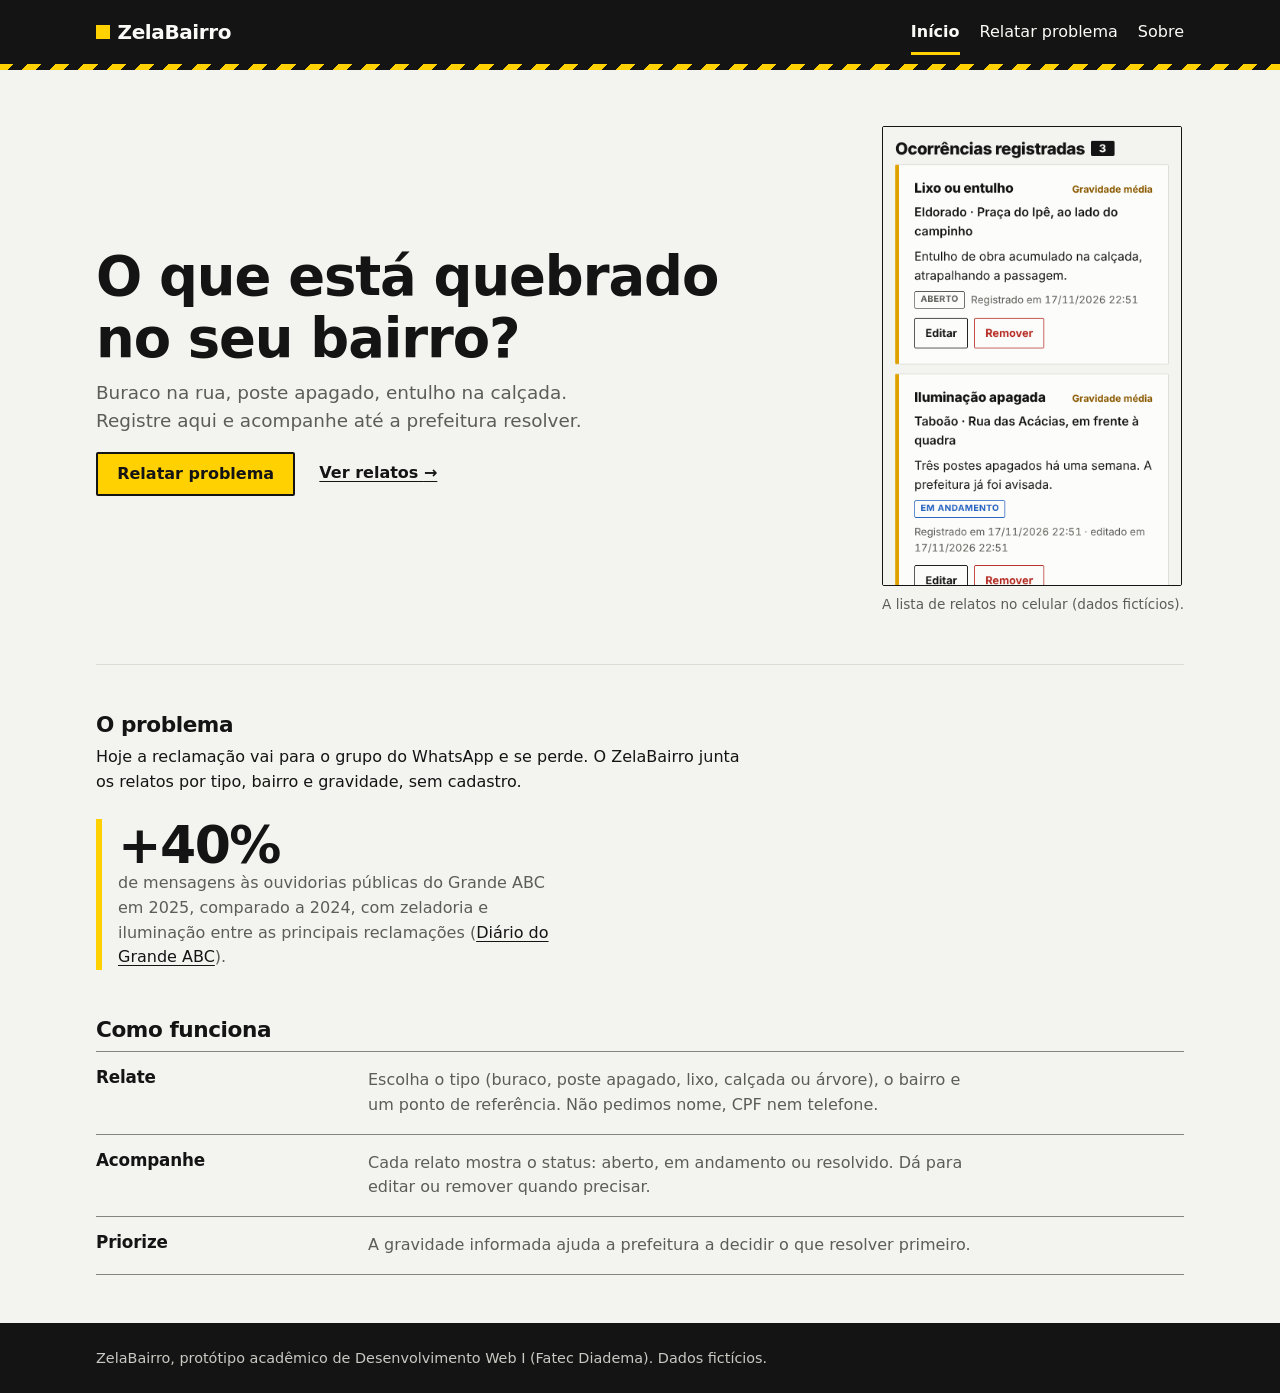
==== commit 7a2ec4de: "Ajustes do Taste Skill: print real no topo da página inicial, passos em linhas no lugar de 3 cards, " ====
--- a/index.html
+++ b/index.html
@@ -8,7 +8,7 @@
   <title>ZelaBairro | Início</title>
   <link rel="icon" href="img/favicon.svg" type="image/svg+xml">
 
-  <!-- Bootstrap 5 via CDN: usado só na seção "Como funciona" (grid + cards).
+  <!-- Bootstrap 5 via CDN: usado só na seção "Como funciona" (grid).
        O atributo integrity (SRI) faz o navegador recusar o arquivo se ele for alterado na CDN. -->
   <link rel="stylesheet"
         href="https://cdn.jsdelivr.net/npm/bootstrap@5.3.3/dist/css/bootstrap.min.css"
@@ -36,34 +36,26 @@
     <section class="heroi" aria-labelledby="titulo-principal">
       <div>
         <h1 id="titulo-principal">O que está quebrado no seu bairro?</h1>
-        <p class="heroi-lide">Buraco na rua, poste apagado, entulho na calçada. Registre aqui, acompanhe o status e ajude a prefeitura a decidir o que resolver primeiro.</p>
+        <p class="heroi-lide">Buraco na rua, poste apagado, entulho na calçada. Registre aqui e acompanhe até a prefeitura resolver.</p>
         <div class="heroi-acoes">
-          <a class="botao botao-primario" href="relatar.html">Relatar um problema</a>
-          <a class="link-forte" href="relatar.html#titulo-lista">Ver relatos registrados <span aria-hidden="true">→</span></a>
+          <a class="botao botao-primario" href="relatar.html">Relatar problema</a>
+          <a class="link-forte" href="relatar.html#titulo-lista">Ver relatos <span aria-hidden="true">→</span></a>
         </div>
       </div>
 
-      <aside class="placa" aria-labelledby="titulo-tipos">
-        <h2 id="titulo-tipos">O que dá para relatar</h2>
-        <ul>
-          <li>Buraco na via</li>
-          <li>Iluminação apagada</li>
-          <li>Lixo ou entulho</li>
-          <li>Calçada danificada</li>
-          <li>Árvore com risco</li>
-        </ul>
-      </aside>
+      <figure class="heroi-imagem">
+        <img src="img/relatos-celular.png" width="390" height="600"
+             alt="Tela do ZelaBairro no celular mostrando a lista de relatos registrados.">
+        <figcaption>A lista de relatos no celular (dados fictícios).</figcaption>
+      </figure>
     </section>
 
-    <section class="secao problema" aria-labelledby="titulo-problema">
-      <div class="texto">
-        <h2 id="titulo-problema">O problema</h2>
-        <p>Quem encontra um problema na rua costuma reclamar em grupos de WhatsApp ou nas redes sociais. Esses relatos se perdem, chegam repetidos ou incompletos à prefeitura, e o morador não sabe se alguém está cuidando do caso.</p>
-        <p>O ZelaBairro junta os relatos em um só lugar, organizados por tipo, bairro e gravidade, sem exigir cadastro.</p>
-      </div>
+    <section class="secao texto" aria-labelledby="titulo-problema">
+      <h2 id="titulo-problema">O problema</h2>
+      <p>Hoje a reclamação vai para o grupo do WhatsApp e se perde. O ZelaBairro junta os relatos por tipo, bairro e gravidade, sem cadastro.</p>
       <p class="numero">
         <strong>+40%</strong>
-        de mensagens às ouvidorias públicas do Grande ABC em 2025, comparado a 2024. Zeladoria e iluminação estão entre as principais reclamações
+        de mensagens às ouvidorias públicas do Grande ABC em 2025, comparado a 2024, com zeladoria e iluminação entre as principais reclamações
         (<a href="https://www.dgabc.com.br/Noticia/4284094/procura-por-ouvidorias-publicas-registra-alta-de-40-em-um-ano-no-grande-abc" target="_blank" rel="noopener noreferrer">Diário do Grande ABC</a>).
       </p>
     </section>
@@ -71,41 +63,27 @@
     <section class="secao" aria-labelledby="titulo-como-funciona">
       <h2 id="titulo-como-funciona">Como funciona</h2>
 
-      <!-- Seção feita com Bootstrap: grid responsivo (row/col) + componente card.
-           Os utilitários border-0, border-top, border-4, border-dark e rounded-0
-           deixam cada card só com um traço preto no topo. -->
-      <div class="row g-4">
-        <div class="col-12 col-md-4">
-          <article class="card h-100 border-0 border-top border-4 border-dark rounded-0 bg-transparent">
-            <div class="card-body px-0">
-              <h3 class="card-title">Relate</h3>
-              <p class="card-text">Escolha o tipo de problema, o bairro e um ponto de referência. Não pedimos nome, CPF nem telefone.</p>
-            </div>
-          </article>
-        </div>
-        <div class="col-12 col-md-4">
-          <article class="card h-100 border-0 border-top border-4 border-dark rounded-0 bg-transparent">
-            <div class="card-body px-0">
-              <h3 class="card-title">Acompanhe</h3>
-              <p class="card-text">Cada relato mostra o status: aberto, em andamento ou resolvido. Dá para editar ou remover quando precisar.</p>
-            </div>
-          </article>
-        </div>
-        <div class="col-12 col-md-4">
-          <article class="card h-100 border-0 border-top border-4 border-dark rounded-0 bg-transparent">
-            <div class="card-body px-0">
-              <h3 class="card-title">Priorize</h3>
-              <p class="card-text">A gravidade informada ajuda a prefeitura a decidir o que resolver primeiro, com os relatos organizados por bairro.</p>
-            </div>
-          </article>
-        </div>
+      <!-- Seção feita com o grid do Bootstrap (row/col): no celular cada passo
+           ocupa a linha toda; a partir de 768px (col-md) o verbo fica à esquerda
+           e a explicação à direita. -->
+      <div class="row g-0 passo">
+        <div class="col-12 col-md-3"><h3>Relate</h3></div>
+        <div class="col-12 col-md-9"><p>Escolha o tipo (buraco, poste apagado, lixo, calçada ou árvore), o bairro e um ponto de referência. Não pedimos nome, CPF nem telefone.</p></div>
+      </div>
+      <div class="row g-0 passo">
+        <div class="col-12 col-md-3"><h3>Acompanhe</h3></div>
+        <div class="col-12 col-md-9"><p>Cada relato mostra o status: aberto, em andamento ou resolvido. Dá para editar ou remover quando precisar.</p></div>
+      </div>
+      <div class="row g-0 passo">
+        <div class="col-12 col-md-3"><h3>Priorize</h3></div>
+        <div class="col-12 col-md-9"><p>A gravidade informada ajuda a prefeitura a decidir o que resolver primeiro.</p></div>
       </div>
     </section>
   </main>
 
   <footer class="rodape">
     <div class="largura-max">
-      <p>ZelaBairro · Protótipo acadêmico de Desenvolvimento Web I · Fatec Diadema · Dados fictícios</p>
+      <p>ZelaBairro, protótipo acadêmico de Desenvolvimento Web I (Fatec Diadema). Dados fictícios.</p>
     </div>
   </footer>
 </body>
--- a/css/style.css
+++ b/css/style.css
@@ -1,6 +1,8 @@
 /* ==========================================================
    ZelaBairro - folha de estilos principal
    Visual: preto e branco com o amarelo das placas de sinalização.
+   Regras do visual: um único acento (amarelo), um único raio de
+   borda (2px), sem sombras decorativas e sem branco ou preto puros.
    Abordagem Mobile First: os estilos base valem para celular.
    As media queries no final ampliam o layout:
      - tablet:  a partir de 768px
@@ -12,15 +14,16 @@
   color-scheme: light;
   --tinta: #141414;          /* quase preto: textos e fundos fortes */
   --texto-suave: #5c5c58;    /* textos secundários */
-  --papel: #ffffff;          /* superfícies (formulário, itens da lista) */
-  --fundo: #f5f5f1;          /* fundo da página */
-  --linha: #e0e0da;          /* bordas leves */
+  --claro: #fafaf7;          /* texto claro sobre o fundo preto */
+  --papel: #fcfcfa;          /* superfícies (formulário, itens da lista) */
+  --fundo: #f3f3ef;          /* fundo da página */
+  --linha: #dcdcd5;          /* bordas leves */
   --linha-forte: #85857f;    /* borda dos campos (contraste mínimo de 3:1) */
-  --sinal: #ffd100;          /* amarelo de sinalização */
+  --sinal: #ffd100;          /* amarelo de sinalização: o único acento */
   --erro: #b3261e;
   --sucesso: #1d7a3a;
   --info: #1f5fbf;
-  --raio: 4px;
+  --raio: 2px;               /* um único raio de borda no site todo */
 }
 
 /* ---------- 2. Base ---------- */
@@ -39,6 +42,7 @@
 body {
   margin: 0;
   min-height: 100vh;
+  min-height: 100dvh;          /* altura real da tela no celular */
   display: flex;               /* Flexbox: rodapé sempre no fim da página */
   flex-direction: column;
   font-family: system-ui, -apple-system, "Segoe UI", Roboto, Arial, sans-serif;
@@ -135,7 +139,7 @@
   display: inline-flex;
   align-items: center;
   gap: 0.5rem;
-  color: #ffffff;
+  color: var(--claro);
   font-size: 1.25rem;
   font-weight: 800;
   letter-spacing: -0.02em;
@@ -162,7 +166,7 @@
 .menu a {
   display: block;
   padding: 0.65rem 0;          /* área de toque com cerca de 44px de altura */
-  color: #ffffff;
+  color: var(--claro);
   text-decoration: none;
 }
 
@@ -219,7 +223,7 @@
 }
 
 .heroi h1 {
-  font-size: 2.4rem;
+  font-size: 2rem;
 }
 
 .heroi-lide {
@@ -235,49 +239,30 @@
   gap: 0.75rem 1.5rem;
 }
 
-/* Quadro com borda grossa, lembrando uma placa */
-.placa {
-  padding: 1.25rem 1.5rem 0.75rem;
-  border: 2px solid var(--tinta);
-  background-color: var(--papel);
-}
-
-.placa h2 {
-  font-size: 1.05rem;
-}
-
-.placa ul {
-  margin: 0;
-  padding: 0;
-  list-style: none;
-}
-
-.placa li {
-  display: flex;
-  align-items: center;
-  gap: 0.6rem;
-  padding: 0.55rem 0;
-  border-top: 1px solid var(--linha);
-  font-weight: 600;
-}
-
-.placa li::before {
-  content: "";
-  flex-shrink: 0;
-  width: 0.6rem;
-  height: 0.6rem;
-  background-color: var(--sinal);
-  outline: 1px solid var(--tinta);
-}
-
-.problema {
-  display: grid;
-  gap: 1.5rem;
+/* Print real da página Relatar, com a legenda embaixo da imagem */
+.heroi-imagem {
+  margin: 0;
+}
+
+.heroi-imagem img {
+  display: block;
+  width: 220px;
+  max-width: 100%;
+  height: auto;
+  border: 1px solid var(--tinta);
+  border-radius: var(--raio);
+}
+
+.heroi-imagem figcaption {
+  margin-top: 0.5rem;
+  color: var(--texto-suave);
+  font-size: 0.85rem;
 }
 
 /* Número em destaque com a fonte do dado */
 .numero {
-  margin: 0;
+  max-width: 46ch;
+  margin: 1.5rem 0 0;
   padding-left: 1rem;
   border-left: 6px solid var(--sinal);
   color: var(--texto-suave);
@@ -293,46 +278,33 @@
   font-variant-numeric: tabular-nums;
 }
 
-/* Cards do Bootstrap ("Como funciona") seguindo as cores do site */
-.card {
-  color: var(--tinta);
-}
-
-.card-text {
+/* "Como funciona": linhas do grid do Bootstrap separadas por traços */
+.passo {
+  padding: 1rem 0;
+  border-top: 1px solid var(--linha-forte);
+}
+
+.passo:last-child {
+  border-bottom: 1px solid var(--linha-forte);
+}
+
+.passo h3 {
+  margin: 0 0 0.25rem;
+}
+
+.passo p {
+  max-width: 60ch;
+  margin: 0;
   color: var(--texto-suave);
 }
 
 /* ---------- 6. Página Sobre ---------- */
-.lista-ods {
-  display: grid;
-  gap: 1.5rem;
-  margin: 0;
-  padding: 0;
-  list-style: none;
-}
-
-.lista-ods li {
-  padding-top: 0.75rem;
-  border-top: 6px solid var(--tinta);
-}
-
-/* Cores oficiais de cada ODS (ONU) */
-.lista-ods li.ods-9 { border-top-color: #fd6925; }
-.lista-ods li.ods-11 { border-top-color: #fd9d24; }
-.lista-ods li.ods-16 { border-top-color: #00689d; }
-
-.lista-ods p {
-  margin: 0;
-  color: var(--texto-suave);
-}
-
-.ods-numero {
-  display: block;
-  margin-bottom: 0.25rem;
-  color: var(--texto-suave);
-  font-size: 0.85rem;
-  font-weight: 700;
-  font-variant-numeric: tabular-nums;
+.lista-simples {
+  padding-left: 1.2rem;
+}
+
+.lista-simples li {
+  margin-bottom: 0.5rem;
 }
 
 .lista-definicoes {
@@ -369,8 +341,13 @@
   font-weight: 700;
   line-height: 1.2;
   text-decoration: none;
+  white-space: nowrap;         /* o texto do botão não quebra linha */
   cursor: pointer;
-  transition: background-color 0.12s, color 0.12s;
+}
+
+/* Ao clicar, o botão "afunda" 1px */
+.botao:active {
+  transform: translateY(1px);
 }
 
 .botao-primario {
@@ -450,6 +427,12 @@
   color: inherit;
 }
 
+/* Texto de exemplo com contraste suficiente para ler */
+.controle::placeholder {
+  color: #6e6e69;
+  opacity: 1;
+}
+
 /* Foco do campo: contorno preto com uma "aura" amarela */
 .controle:focus-visible {
   outline: 2px solid var(--tinta);
@@ -559,9 +542,9 @@
 .contador {
   min-width: 1.9rem;
   padding: 0.1rem 0.45rem;
-  border-radius: 3px;
+  border-radius: var(--raio);
   background-color: var(--tinta);
-  color: #ffffff;
+  color: var(--claro);
   font-size: 0.9rem;
   letter-spacing: 0;
   text-align: center;
@@ -633,28 +616,15 @@
 
 /* Etiquetas de gravidade e de status */
 .etiqueta {
-  display: inline-flex;
-  align-items: center;
-  gap: 0.35rem;
   font-size: 0.8rem;
   font-weight: 700;
   white-space: nowrap;
 }
 
-/* Gravidade: bolinha colorida + texto (a cor nunca é a única informação) */
+/* Gravidade: texto colorido (a cor nunca é a única informação) */
 .gravidade-baixa { color: #1d7a3a; }
 .gravidade-media { color: #8a5a00; }
 .gravidade-alta { color: #b3261e; }
-
-.gravidade-baixa::before,
-.gravidade-media::before,
-.gravidade-alta::before {
-  content: "";
-  width: 0.55rem;
-  height: 0.55rem;
-  border-radius: 50%;
-  background-color: currentColor;
-}
 
 /* Status: selo com borda, em letras maiúsculas pequenas */
 .status-aberto,
@@ -662,7 +632,7 @@
 .status-resolvido {
   padding: 0.1rem 0.45rem;
   border: 1px solid currentColor;
-  border-radius: 3px;
+  border-radius: var(--raio);
   font-size: 0.72rem;
   letter-spacing: 0.04em;
   text-transform: uppercase;
@@ -673,15 +643,19 @@
 .status-resolvido { color: var(--sucesso); }
 
 /* ---------- 10. Registro de atividades ---------- */
+.area-registro {
+  padding-top: 1rem;
+  border-top: 2px solid var(--tinta);
+}
+
 .registro {
   max-height: 280px;
   margin: 0;
   padding: 0;
   overflow-y: auto;
   list-style: none;
-  font-family: ui-monospace, "SFMono-Regular", Menlo, Consolas, monospace;
-  font-size: 0.82rem;
-  font-variant-numeric: tabular-nums;
+  font-size: 0.875rem;
+  font-variant-numeric: tabular-nums;   /* números alinhados na data e hora */
 }
 
 .registro li {
@@ -709,14 +683,6 @@
   margin: 0;
 }
 
-/* Quem pede menos movimento no sistema não recebe transições */
-@media (prefers-reduced-motion: reduce) {
-  * {
-    transition: none !important;
-    scroll-behavior: auto !important;
-  }
-}
-
 /* ==========================================================
    12. TABLET (a partir de 768px)
    ========================================================== */
@@ -729,11 +695,12 @@
     flex-direction: row;               /* logo à esquerda, menu à direita */
     align-items: center;
     justify-content: space-between;
+    min-height: 64px;
     padding-top: 0;
   }
 
   .heroi h1 {
-    font-size: 3.2rem;
+    font-size: 3rem;
   }
 
   .linha-campos {
@@ -742,10 +709,6 @@
 
   .lista-ocorrencias {
     grid-template-columns: repeat(2, 1fr);
-  }
-
-  .lista-ods {
-    grid-template-columns: repeat(3, 1fr);
   }
 
   .lista-definicoes div {
@@ -759,20 +722,18 @@
    ========================================================== */
 @media (min-width: 1024px) {
   .heroi {
-    grid-template-columns: 7fr 4fr;    /* texto maior à esquerda, placa à direita */
-    align-items: end;
-    gap: 3rem;
-    padding: 2rem 0 3.5rem;
+    grid-template-columns: 1fr auto;   /* texto à esquerda, print à direita */
+    align-items: center;
+    gap: 4rem;
+    padding: 1.5rem 0 3rem;
   }
 
   .heroi h1 {
-    font-size: 3.6rem;
-  }
-
-  .problema {
-    grid-template-columns: 7fr 4fr;
-    align-items: start;
-    gap: 3rem;
+    font-size: 3.4rem;
+  }
+
+  .heroi-imagem img {
+    width: 300px;
   }
 
   .layout-relatar {
